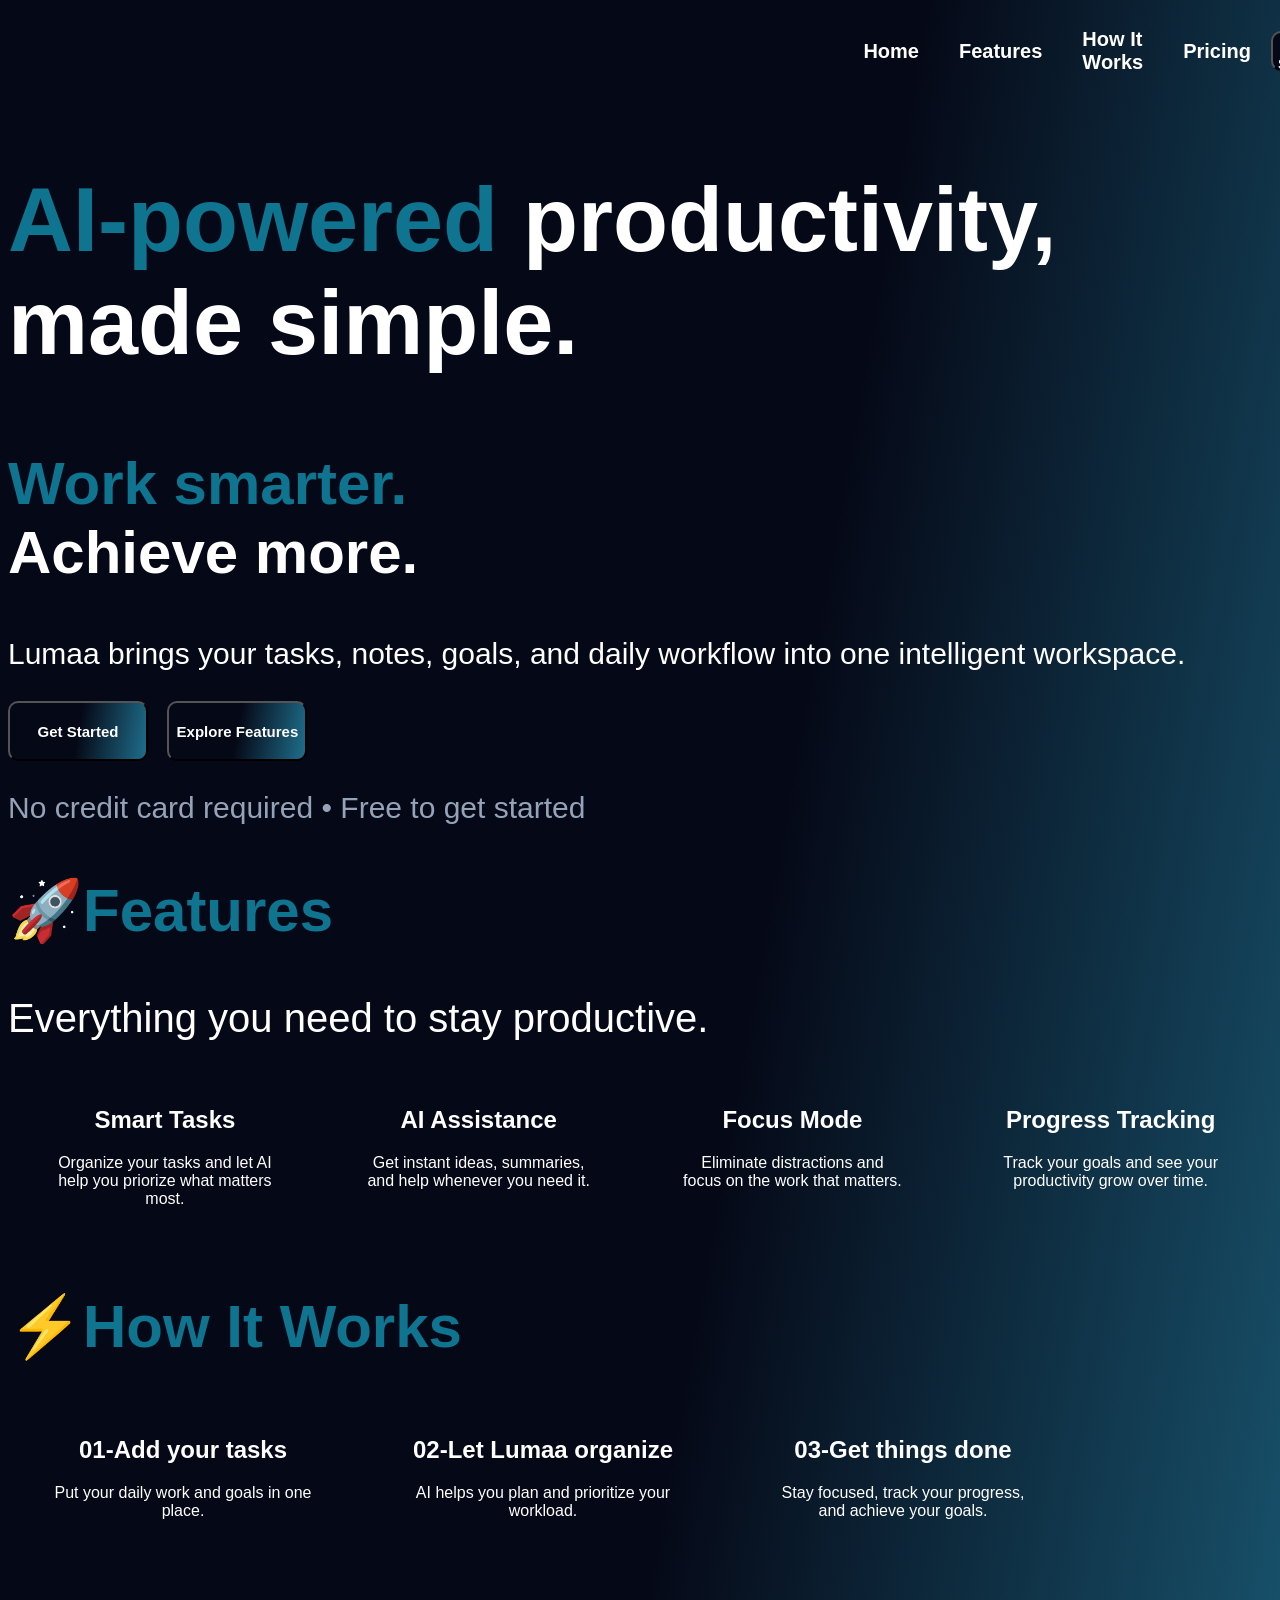
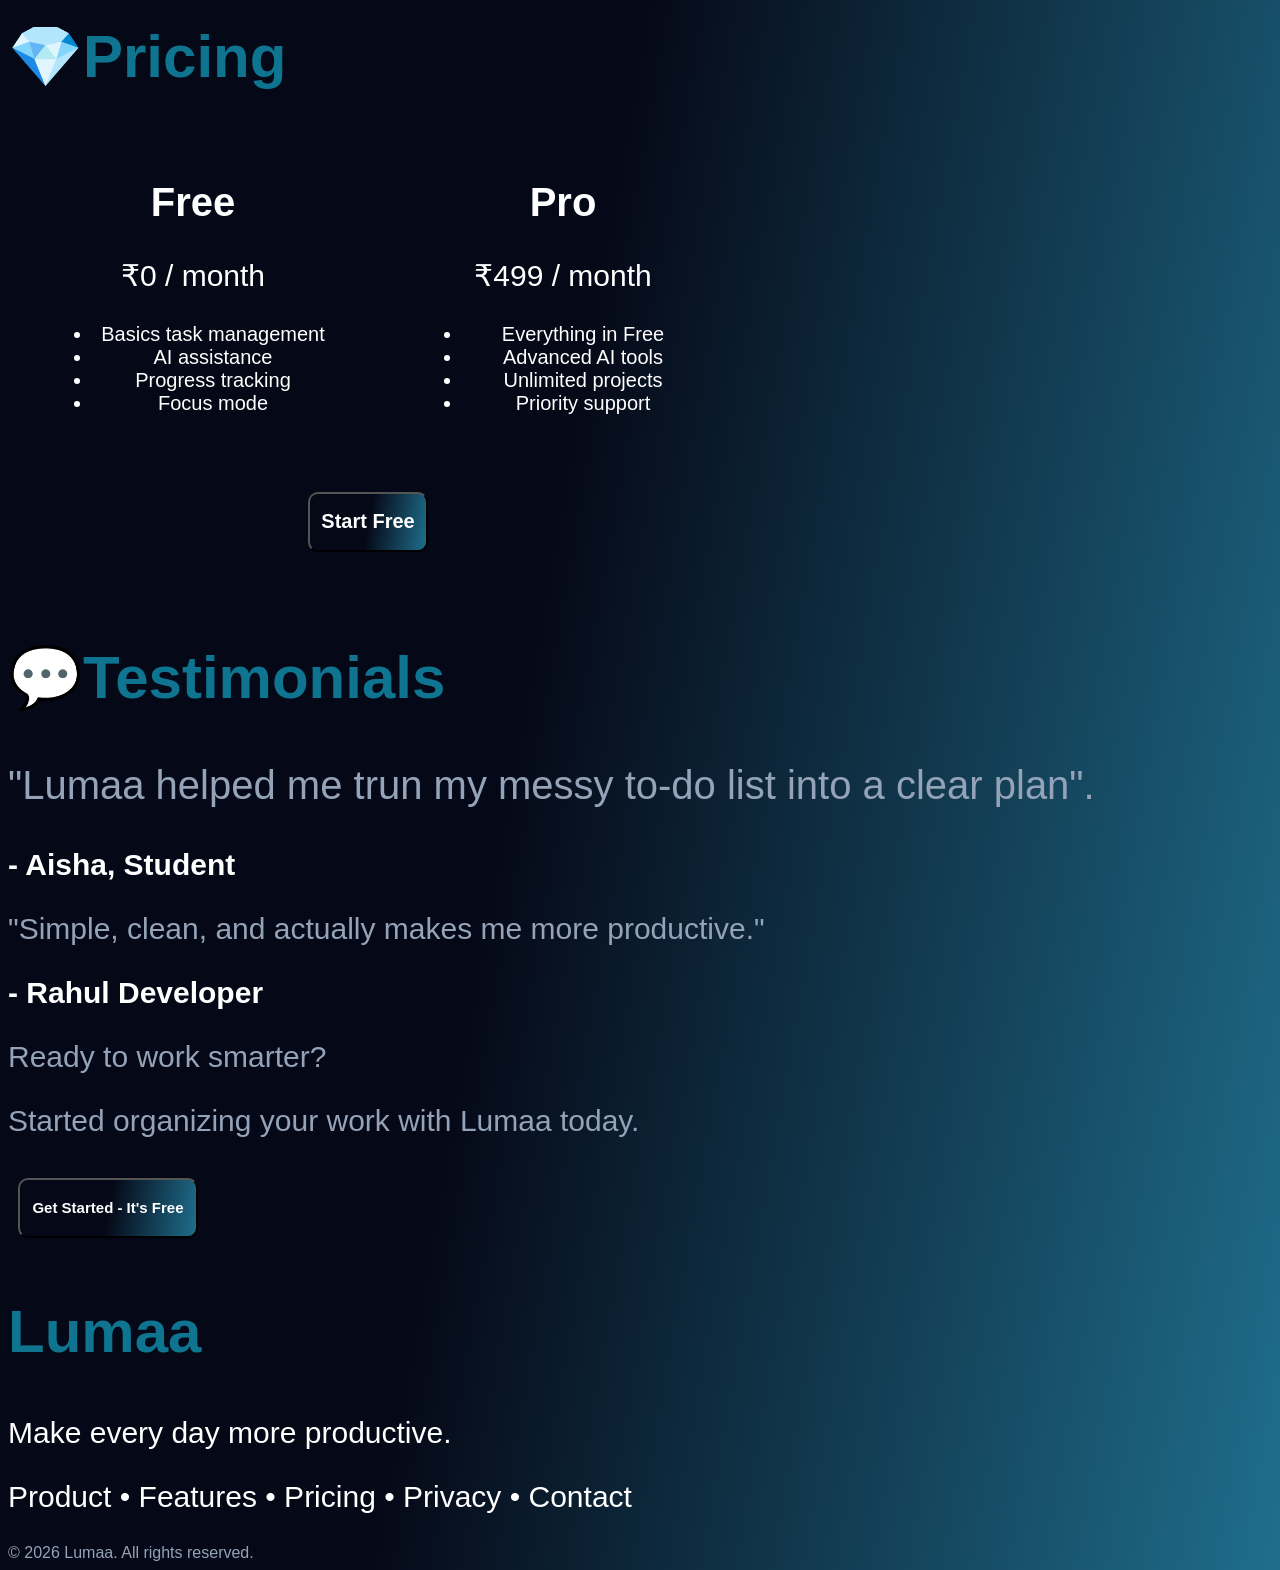
==== index.html @ aec066fa "Add project files" ====
<!DOCTYPE html>
<html lang="en">
<head>
    <meta charset="UTF-8">
    <meta name="viewport" content="width=device-width, initial-scale=1.0">
    <title>Home page</title>
    <link rel="stylesheet" href="style.css">
</head>
<body>
    <div class="header">
            <nav>
                <a href="#">Home</a>
                <a href="#features">Features</a>
                <a href="#works">How It Works</a>
                <a href="#pricing">Pricing</a>
                <button onclick="gotoSignIn()">Get Started</button>
            </nav>
            <section>
                <div class="hero-section">
                    <h2 style="font-size: 90px;font-family: arial;"><span style="color: #0e7490;font-family: arial;">AI-powered </span>productivity, made simple.</h2>
                    <h1 style="font-size: 60px; font-family: arial;"><span style="color: #0e7490;">Work smarter.</span><br> Achieve more.</h1>
                    <p style="font-size: 30px; font-family: arial;">Lumaa brings your tasks, notes, goals, and daily workflow into one intelligent workspace.</p>
                    <button onclick="gotoSignIn()">Get Started</button>
                    <button>Explore Features</button>
                    <p style="font-size: 30px; color: #94a3b8">No credit card required • Free to get started</p>
                </div>
                <div class="feature">
                    <h1 id="features" style="font-size: 60px;color: #0e7490;">🚀Features</h1>
                    <p style="font-size: 40px;">Everything you need to stay productive.</p>
                
                   <div class="cards">
                      <div class="card-1">
                          <h2>Smart Tasks</h2>
                          <p>Organize your tasks and let AI help you priorize what matters most.</p>
                      </div>
                      <div class="card-2">
                          <h2>AI Assistance</h2>
                          <p>Get instant ideas, summaries, and help whenever you need it.</p>
                      </div>
                      <div class="card-3">
                          <h2>Focus Mode</h2>
                          <p>Eliminate distractions and focus on the work that matters.</p>
                      </div>
                      <div class="card-4">
                          <h2>Progress Tracking</h2>
                          <p>Track your goals and see your productivity grow over time.</p>
                      </div>
                   </div>
                </div>
                <div class="working-cards">
                    <h1 id="works" style="font-size: 60px; color: #0e7490;">⚡How It Works</h1>
                    <div id="cards">
                        <div class="card1">
                          <h2>01-Add your tasks</h2>
                          <p>Put your daily work and goals in one place.</p>
                       </div>
                       <div class="card2">
                          <h2>02-Let Lumaa organize</h2>
                          <p>AI helps you plan and prioritize your workload.</p>
                       </div>
                        <div class="card3">
                          <h2>03-Get things done</h2>
                          <p>Stay focused, track your progress, and achieve your goals.</p>
                        </div>
                    </div>
                    
                </div>
                <div class="pricing">
                    <h1 id="pricing" style="font-size: 60px;color: #0e7490;">💎Pricing</h1>
                    <div class="price">
                        <div class="free">
                          <h2 style="font-size: 40px;">Free</h2>
                          <p style="font-size: 30px;">₹0 / month</p>
                          <ul style="font-size: 20px;">
                            <li>Basics task management</li>
                            <li>AI assistance</li>
                            <li>Progress tracking</li>
                            <li>Focus mode</li>
                          </ul>
                        </div>
                        <div class="pro">
                          <h2 style="font-size: 40px;">Pro</h2>
                          <p style="font-size: 30px;"> ₹499 / month</p>
                          <ul style="font-size: 20px;">
                              <li>Everything in Free</li>
                              <li>Advanced AI tools</li>
                              <li>Unlimited projects</li>
                              <li>Priority support</li>
                          </ul>
                        </div>
                    </div>
                   
                    
                    <button>Start Free</button>
                </div>
                <div class="testimonials">
                    <h1 style="font-size: 60px; color: #0e7490;">💬Testimonials</h1>
                    <p style="font-size: 40px; color:#94a3b8">"Lumaa helped me trun my messy to-do list into a clear plan".</p>
                    <h2 style="font-size: 30px;">- Aisha, Student</h2>
                    <p style="color: #94a3b8; font-size: 30px;">"Simple, clean, and actually makes me more productive."</p>
                    <h2 style="font-size: 30px; ">- Rahul Developer</h2>
                </div>
                <div class="final">
                    <p style="color: #94a3b8; font-size: 30px;">Ready to work smarter?</p>
                    <p style="color: #94a3b8; font-size: 30px;">Started organizing your work with Lumaa today.</p>
                    <button>Get Started - It's Free</button>
                </div>
                <div class="footer">
                    <h1 style="color: #0e7490; font-size: 60px;">Lumaa</h1>
                    <p style="font-size: 30px;">Make every day more productive.</p>
                    <p style="font-size: 30px;">Product • Features • Pricing • Privacy • Contact</p>
                    <footer style="color: #94a3b8;">© 2026 Lumaa. All rights reserved.</footer>
                </div>
                

            </section>
            
        
    </div>
    <script>
        function gotoSignIn() {
            window.location.href = "signin.html"
        }
    </script>
    
</body>
</html>
---- style.css ----
html{
    scroll-behavior: smooth;
    
}
body{
    background: linear-gradient(100deg, #050816 50%, #1F6E8C);
    color: white;
    font-family: arial;
}

nav a{
    
    text-decoration: none;
    margin: 20px;
    color: white;
    font-weight: bold;
    font-family: arial;
    font-size: 20px;
}
nav a:hover{
    color: #ccc;
}
nav button{
    border-radius: 10px;
    background: linear-gradient(100deg, #050816 50%, #1F6E8C);
    font-family: arial;
    font-weight: bold;
    height: 40px;
    width: 100px;
    padding: 5px;
    color: white;
    font-size: 15px;

}
nav{
    margin-left: 900px;
    display: flex;
    justify-content: center;
    align-items: center;
    
}
.hero-section button{
    height: 60px;
    width: 140px;
    border-radius: 10px;
    background: linear-gradient(100deg, #050816 50%, #1F6E8C);
    color: white;
    font-weight: 700;
    margin-right: 15px;
    padding: 5px;
    font-size: 15px;
    font-family: arial;
}
.cards{
    display: flex;
}

.card-1{
    border-radius: 5px;
    height: 150px;
    width: 250px;
    margin: 0px 40px;
    /* box-shadow: 0 0 10px 10px; */
    text-align: center;
    padding: 5px;

}
.card-2{
    border-radius: 5px;
    height: 150px;
    width: 250px;
    margin: 0px 40px;
    /* box-shadow: 0 0 10px 10px; */
    text-align: center;
    padding: 5px;

}
.card-3{
    border-radius: 5px;
    height: 150px;
    width: 250px;
    margin: 0px 40px;
    /* box-shadow: 0 0 10px 10px; */
    text-align: center;
    padding: 5px;

}
.card-4{
    border-radius: 5px;
    height: 150px;
    width: 260px;
    margin: 0px 40px;
    /* box-shadow: 0 0 10px 10px; */
    text-align: center;
    padding: 5px;
}

#cards{
    display: flex;
}
.card1{
    border-radius: 5px;
    height: 150px;
    width: 260px;
    margin: 0px 40px;
    /* box-shadow: 0 0 10px 10px; */
    text-align: center;
    padding: 5px;
    
}
.card2{
    border-radius: 5px;
    height: 150px;
    width: 280px;
    margin: 0px 40px;
    
    text-align: center;
    padding: 5px;
}
.card3{
    border-radius: 5px;
    height: 150px;
    width: 260px;
    margin: 0px 40px;
    
    text-align: center;
    padding: 5px;
}
.price{
    display: flex;
}
.free{
    border-radius: 5px;
    height: 300px;
    width: 280px;
    margin: 0px 40px;
    
    text-align: center;
    padding: 5px;
}
.pro{
    border-radius: 5px;
    height: 300px;
    width: 280px;
    margin: 0px 40px;
    
    text-align: center;
    padding: 5px;
}

.pricing button{
    height: 60px;
    width: 120px;
    border-radius: 10px;
    background: linear-gradient(100deg, #050816 50%, #1F6E8C);
    color: white;
    font-weight: 700;
    margin: 40px 300px;
    font-size: 20px;
}
.final button{
    height: 60px;
    width: 180px;
    border-radius: 10px;
    background: linear-gradient(100deg, #050816 50%, #1F6E8C);
    color: white;
    font-weight: 700;
    margin: 10px;
    font-size: 15px;
}
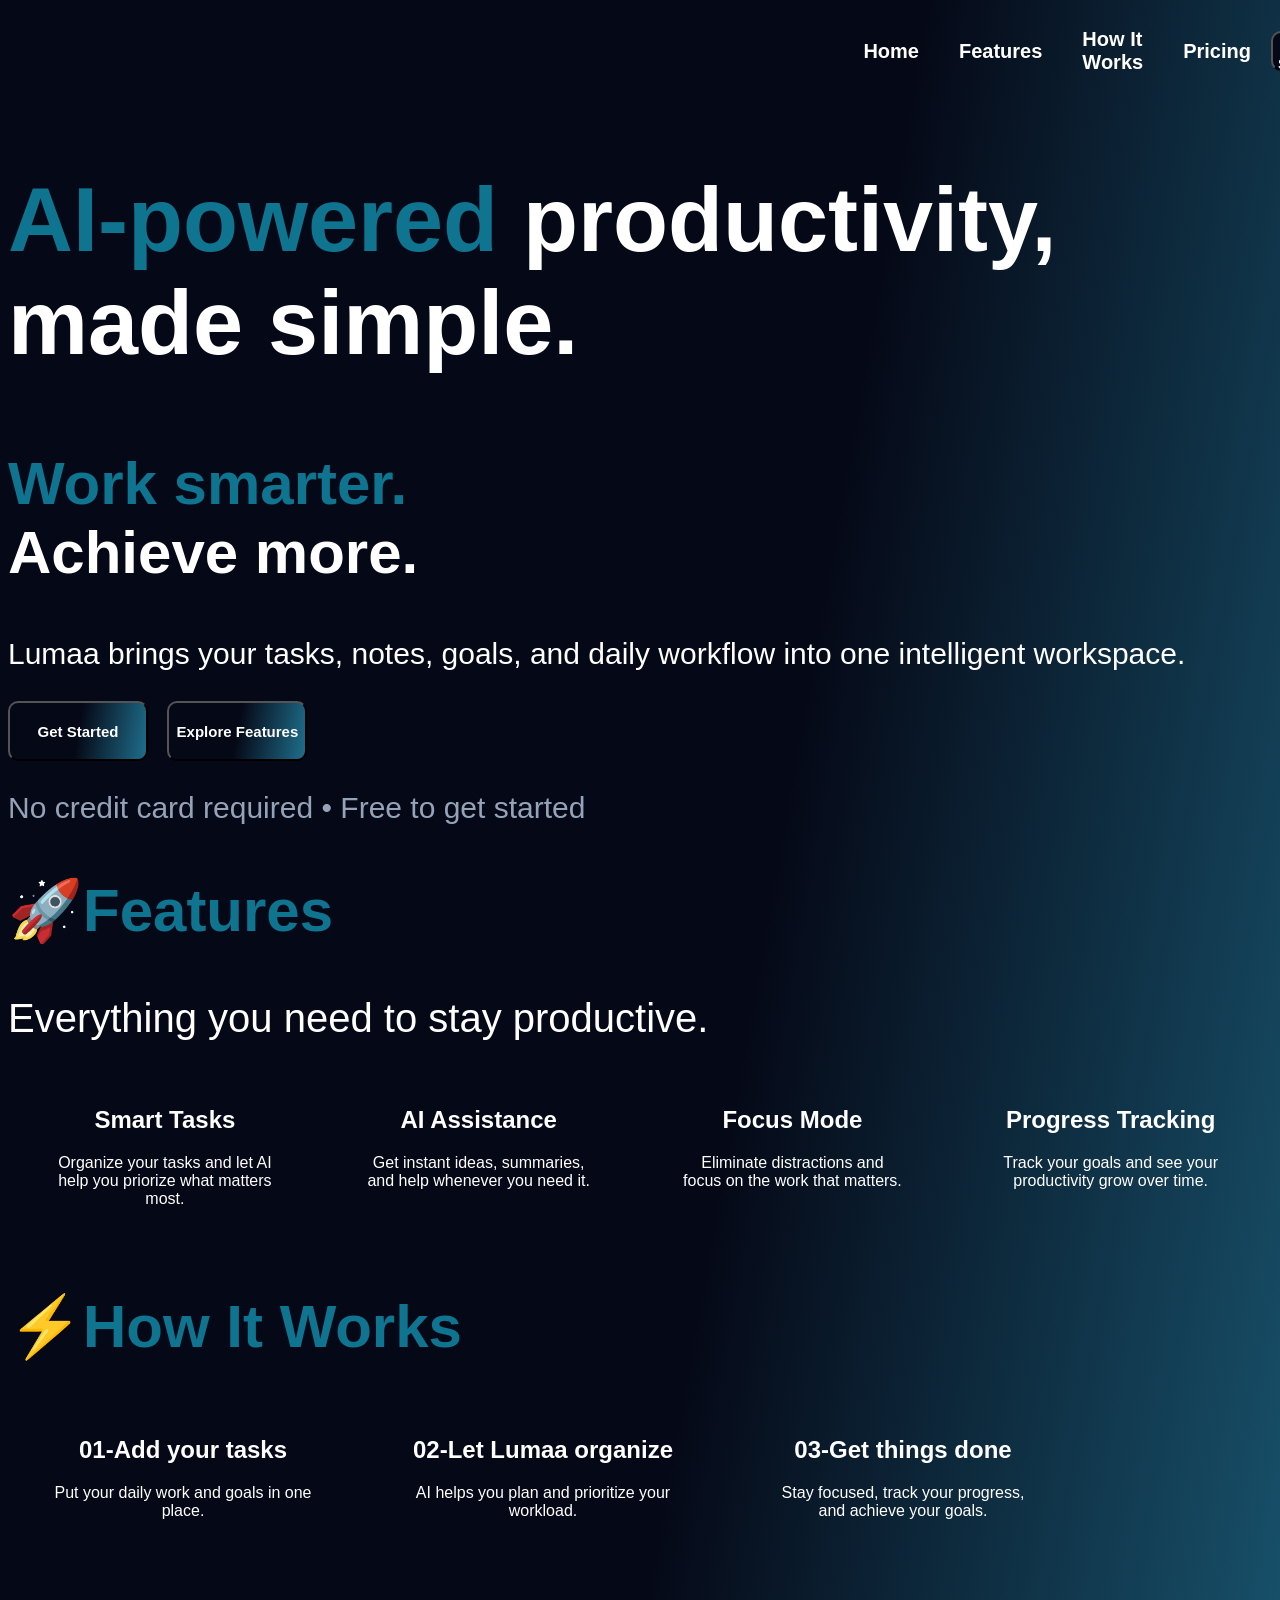
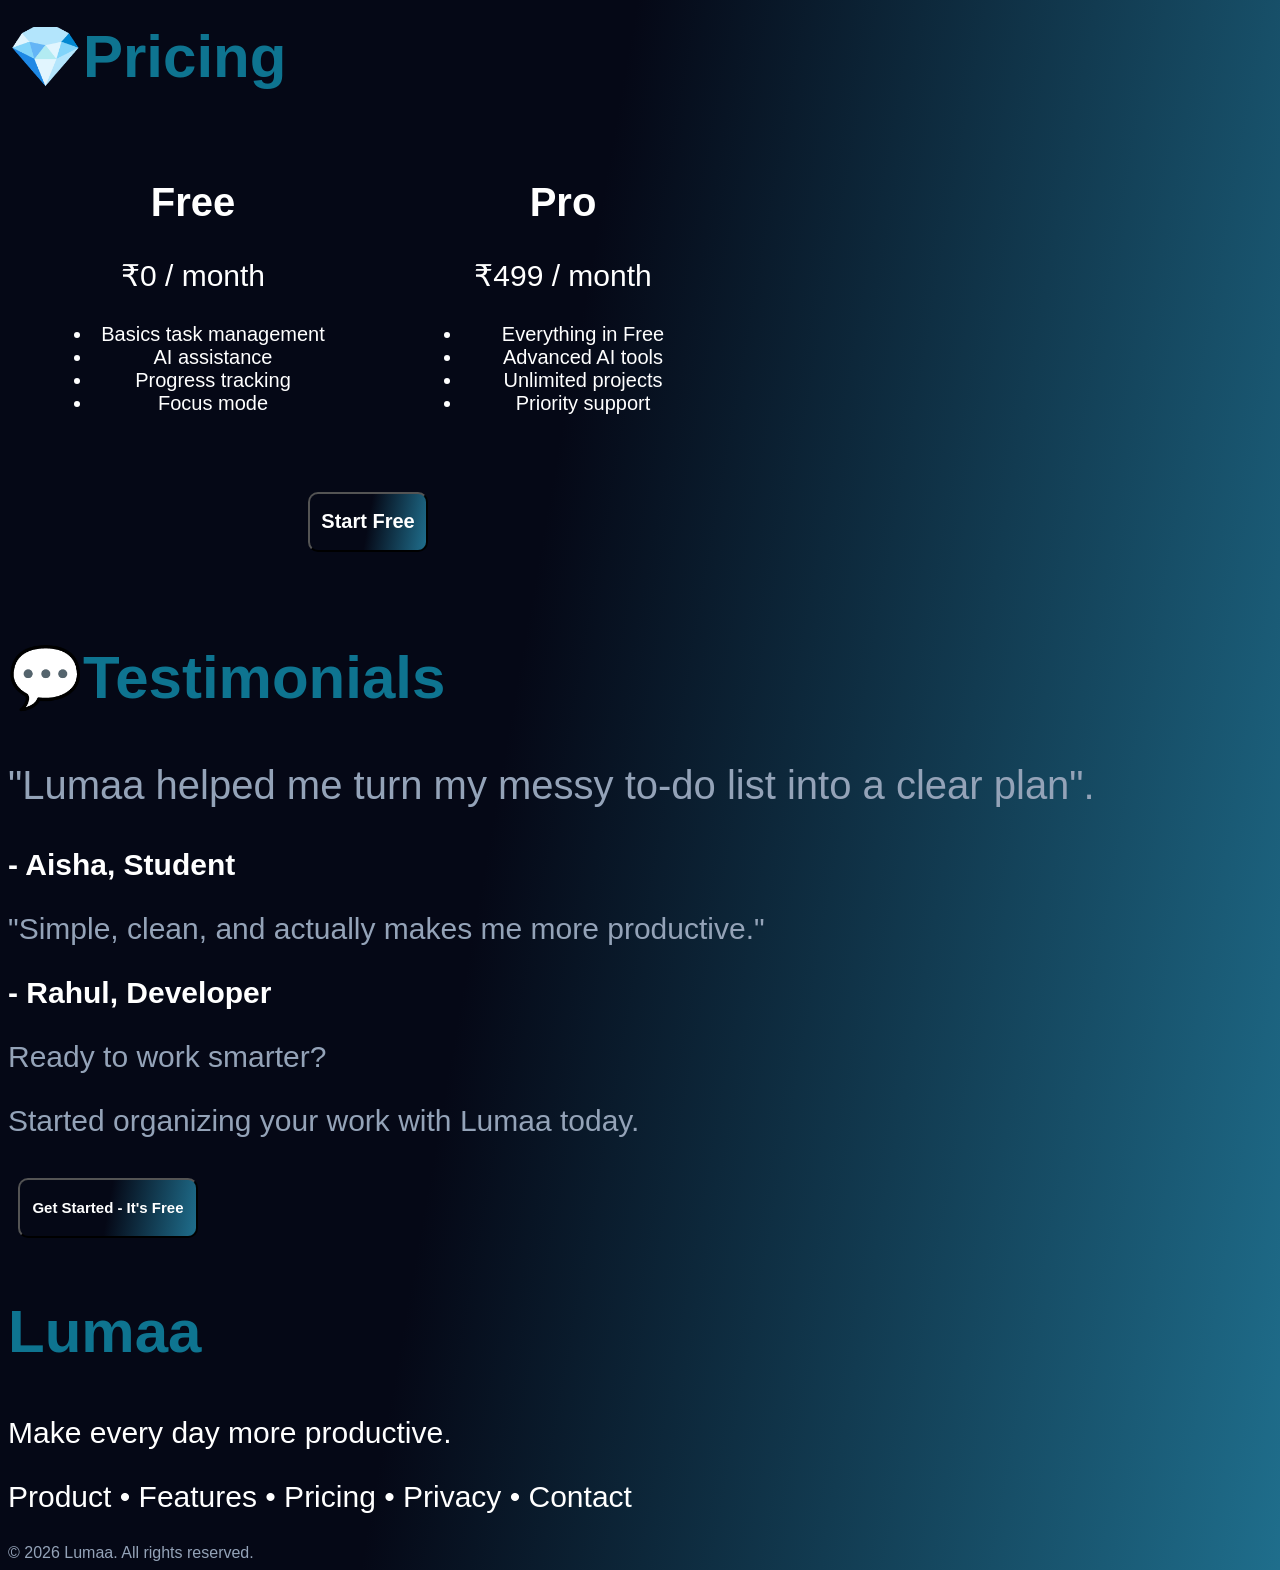
==== commit b3b2cb98: "Add project files" ====
--- a/index.html
+++ b/index.html
@@ -95,10 +95,10 @@
                 </div>
                 <div class="testimonials">
                     <h1 style="font-size: 60px; color: #0e7490;">💬Testimonials</h1>
-                    <p style="font-size: 40px; color:#94a3b8">"Lumaa helped me trun my messy to-do list into a clear plan".</p>
+                    <p style="font-size: 40px; color:#94a3b8">"Lumaa helped me turn my messy to-do list into a clear plan".</p>
                     <h2 style="font-size: 30px;">- Aisha, Student</h2>
                     <p style="color: #94a3b8; font-size: 30px;">"Simple, clean, and actually makes me more productive."</p>
-                    <h2 style="font-size: 30px; ">- Rahul Developer</h2>
+                    <h2 style="font-size: 30px; ">- Rahul, Developer</h2>
                 </div>
                 <div class="final">
                     <p style="color: #94a3b8; font-size: 30px;">Ready to work smarter?</p>
